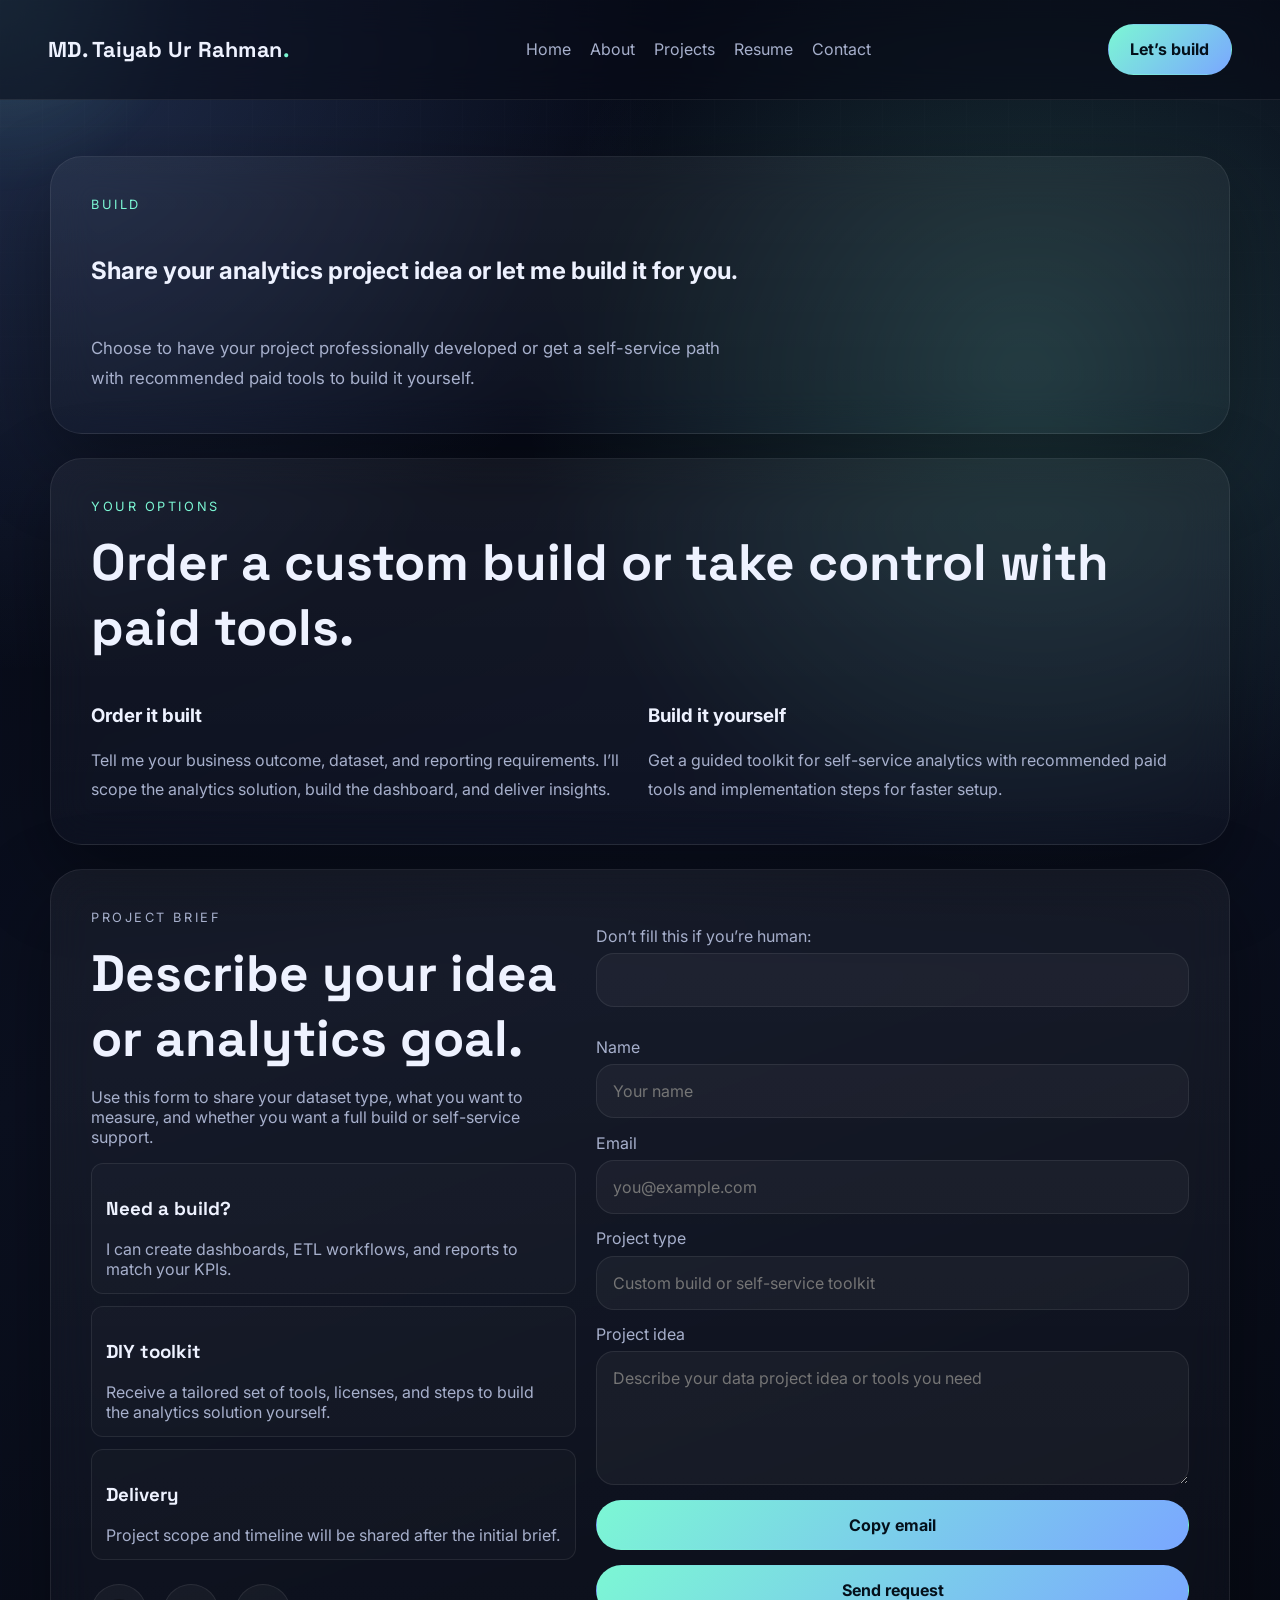
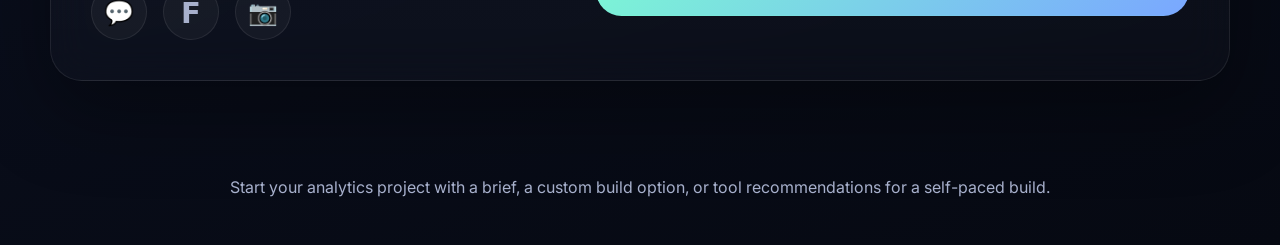
==== build.html @ 5b057505 "Initial commit: data analyst portfolio site" ====
<!DOCTYPE html>
<html lang="en">
<head>
    <meta charset="UTF-8">
    <meta name="viewport" content="width=device-width, initial-scale=1.0">
    <meta name="theme-color" content="#0b1020">
    <title>Build | MD. Taiyab Ur Rahman — Junior Data Analyst</title>
    <link rel="stylesheet" href="style.css">
</head>
<body>
    <div class="cursor-glow" aria-hidden="true"></div>

    <header class="site-header">
        <a class="brand" href="index.html">MD. Taiyab Ur Rahman<span>.</span></a>
        <nav class="site-nav" aria-label="Primary">
            <a href="index.html">Home</a>
            <a href="about.html">About</a>
            <a href="projects.html">Projects</a>
            <a href="resume.html">Resume</a>
            <a href="contact.html">Contact</a>
        </nav>
        <a class="header-cta" href="build.html">Let’s build</a>
    </header>

    <main>
        <section class="section page-hero reveal">
            <p class="eyebrow">Build</p>
            <h1>Share your analytics project idea or let me build it for you.</h1>
            <p class="lead">Choose to have your project professionally developed or get a self-service path with recommended paid tools to build it yourself.</p>
        </section>

        <section class="section reveal">
            <div class="section-heading section-heading-row">
                <div>
                    <p class="eyebrow">Your options</p>
                    <h2>Order a custom build or take control with paid tools.</h2>
                </div>
            </div>
            <div class="about-grid">
                <div>
                    <h3>Order it built</h3>
                    <p>Tell me your business outcome, dataset, and reporting requirements. I’ll scope the analytics solution, build the dashboard, and deliver insights.</p>
                </div>
                <div>
                    <h3>Build it yourself</h3>
                    <p>Get a guided toolkit for self-service analytics with recommended paid tools and implementation steps for faster setup.</p>
                </div>
            </div>
        </section>

        <section class="section reveal contact-section">
            <div>
                <p class="eyebrow">Project brief</p>
                <h2>Describe your idea or analytics goal.</h2>
                <p>Use this form to share your dataset type, what you want to measure, and whether you want a full build or self-service support.</p>
                <div class="service-list contact-links">
                    <article>
                        <h3>Need a build?</h3>
                        <p>I can create dashboards, ETL workflows, and reports to match your KPIs.</p>
                    </article>
                    <article>
                        <h3>DIY toolkit</h3>
                        <p>Receive a tailored set of tools, licenses, and steps to build the analytics solution yourself.</p>
                    </article>
                    <article>
                        <h3>Delivery</h3>
                        <p>Project scope and timeline will be shared after the initial brief.</p>
                    </article>
                </div>
                <div class="social-links">
                    <a href="https://wa.me/8801619130503" target="_blank" rel="noopener noreferrer" title="WhatsApp" class="social-icon whatsapp">
                        <span>WhatsApp</span>
                    </a>
                    <a href="https://www.facebook.com/taiyab2026" target="_blank" rel="noopener noreferrer" title="Facebook" class="social-icon facebook">
                        <span>Facebook</span>
                    </a>
                    <a href="https://www.instagram.com/taiyab_2026/" target="_blank" rel="noopener noreferrer" title="Instagram" class="social-icon instagram">
                        <span>Instagram</span>
                    </a>
                </div>
            </div>
            <form class="contact-form" name="build-form" method="POST" data-netlify="true" data-netlify-honeypot="bot-field">
                <input type="hidden" name="form-name" value="build-form">
                <p class="hidden"><label>Don’t fill this if you’re human: <input name="bot-field"></label></p>
                <label>
                    <span>Name</span>
                    <input type="text" name="name" placeholder="Your name" required>
                </label>
                <label>
                    <span>Email</span>
                    <input type="email" name="email" placeholder="you@example.com" required>
                </label>
                <label>
                    <span>Project type</span>
                    <input type="text" name="projectType" placeholder="Custom build or self-service toolkit" required>
                </label>
                <label>
                    <span>Project idea</span>
                    <textarea name="message" rows="5" placeholder="Describe your data project idea or tools you need" required></textarea>
                </label>
                <button class="button button-primary" type="button" id="copyEmail">Copy email</button>
                <button class="button button-primary" type="submit">Send request</button>
            </form>
        </section>
    </main>

    <footer class="site-footer">
        <p>Start your analytics project with a brief, a custom build option, or tool recommendations for a self-paced build.</p>
    </footer>

    <script src="script.js"></script>
</body>
</html>
---- style.css ----
@import url('https://fonts.googleapis.com/css2?family=Inter:wght@400;500;600;700;800&family=Space+Grotesk:wght@400;500;700&display=swap');

:root {
    --bg: #070b17;
    --bg-soft: rgba(14, 21, 40, 0.72);
    --surface: rgba(18, 26, 48, 0.78);
    --surface-strong: rgba(24, 34, 60, 0.92);
    --text: #eef2ff;
    --muted: #a7b0cc;
    --line: rgba(255, 255, 255, 0.08);
    --accent: #7cf7d4;
    --accent-strong: #7aa7ff;
    --accent-warm: #ffb36b;
    --shadow: 0 30px 80px rgba(0, 0, 0, 0.35);
    --radius-xl: 32px;
    --radius-lg: 24px;
    --radius-md: 18px;
}

* {
    box-sizing: border-box;
}

html {
    scroll-behavior: smooth;
}

body {
    margin: 0;
    font-family: 'Inter', sans-serif;
    color: var(--text);
    background:
        radial-gradient(circle at top left, rgba(122, 167, 255, 0.25), transparent 30%),
        radial-gradient(circle at 80% 20%, rgba(124, 247, 212, 0.18), transparent 28%),
        linear-gradient(160deg, #050814 0%, #0b1020 48%, #060912 100%);
    min-height: 100vh;
    overflow-x: hidden;
}

body::before {
    content: '';
    position: fixed;
    inset: 0;
    pointer-events: none;
    background-image: linear-gradient(rgba(255, 255, 255, 0.02) 1px, transparent 1px), linear-gradient(90deg, rgba(255, 255, 255, 0.02) 1px, transparent 1px);
    background-size: 42px 42px;
    mask-image: linear-gradient(to bottom, rgba(0, 0, 0, 0.6), transparent 85%);
}

a {
    color: inherit;
    text-decoration: none;
}

button,
input,
textarea {
    font: inherit;
}

.cursor-glow {
    position: fixed;
    top: 0;
    left: 0;
    width: 420px;
    height: 420px;
    background: radial-gradient(circle, rgba(124, 247, 212, 0.16), transparent 65%);
    transform: translate(-50%, -50%);
    pointer-events: none;
    filter: blur(16px);
    opacity: 0.9;
    transition: transform 0.15s ease;
    z-index: 0;
}

.site-header,
main,
.site-footer {
    position: relative;
    z-index: 1;
}

.site-header {
    display: flex;
    align-items: center;
    justify-content: space-between;
    gap: 1rem;
    padding: 1.5rem clamp(1.25rem, 4vw, 3rem);
    position: sticky;
    top: 0;
    backdrop-filter: blur(18px);
    background: rgba(7, 11, 23, 0.58);
    border-bottom: 1px solid var(--line);
}

.brand,
.section h2,
.hero h1,
.profile-card h2,
.project-card h3,
.service-list h3,
.contact-section h2 {
    font-family: 'Space Grotesk', sans-serif;
}

.brand {
    font-size: 1.35rem;
    font-weight: 700;
    letter-spacing: 0.02em;
}

.brand span {
    color: var(--accent);
}

.site-nav {
    display: flex;
    gap: 1.2rem;
    color: var(--muted);
}

.site-nav a:hover,
.site-nav a:focus-visible {
    color: var(--text);
}

.site-nav a[aria-current='page'] {
    color: var(--text);
    font-weight: 600;
}

.header-cta,
.button {
    border-radius: 999px;
    padding: 0.9rem 1.35rem;
    border: 1px solid transparent;
    transition: transform 0.2s ease, border-color 0.2s ease, background 0.2s ease;
}

.header-cta,
.button-primary {
    background: linear-gradient(135deg, var(--accent), var(--accent-strong));
    color: #04101b;
    font-weight: 700;
}

.button-secondary {
    border-color: var(--line);
    background: rgba(255, 255, 255, 0.03);
}

.header-cta:hover,
.button:hover,
.filter:hover,
.filter.active {
    transform: translateY(-2px);
}

main {
    width: min(1180px, calc(100% - 2rem));
    margin: 0 auto;
    padding: 2rem 0 5rem;
}

.hero {
    display: grid;
    grid-template-columns: 1.15fr 0.85fr;
    gap: 1.5rem;
    align-items: stretch;
    min-height: calc(100vh - 140px);
    padding: 2rem 0 1rem;
}

.hero-copy,
.hero-panel,
.section,
.contact-section {
    background: linear-gradient(180deg, rgba(255, 255, 255, 0.05), rgba(255, 255, 255, 0.02));
    border: 1px solid var(--line);
    border-radius: var(--radius-xl);
    box-shadow: var(--shadow);
    backdrop-filter: blur(20px);
}

.hero-copy {
    padding: clamp(1.5rem, 4vw, 3rem);
    display: flex;
    flex-direction: column;
    justify-content: center;
}

.eyebrow {
    text-transform: uppercase;
    letter-spacing: 0.2em;
    font-size: 0.8rem;
    color: var(--accent);
    margin: 0 0 1rem;
}

.hero h1 {
    margin: 0;
    font-size: clamp(3rem, 5vw, 4.5rem);
    line-height: 1.05;
    max-width: 34ch;
    text-align: left;
    hyphens: none;
}

.hero-copy {
    text-align: left;
}

.lead,
.about-grid p,
.project-card p,
.service-list p,
.contact-section p,
.site-footer p,
.profile-note,
.profile-role {
    color: var(--muted);
}

.lead {
    max-width: 60ch;
    font-size: 1.05rem;
    line-height: 1.8;
    margin: 1.25rem 0 0;
}

.hero-actions {
    display: flex;
    flex-wrap: wrap;
    gap: 0.85rem;
    margin: 2rem 0 0;
}

.quick-stats {
    display: grid;
    grid-template-columns: repeat(3, minmax(0, 1fr));
    gap: 0.85rem;
    list-style: none;
    padding: 0;
    margin: 2rem 0 0;
}

.quick-stats li,
.mini-grid article,
.service-list article,
.project-card {
    background: rgba(255, 255, 255, 0.03);
    border: 1px solid var(--line);
    border-radius: var(--radius-md);
}

.quick-stats li {
    padding: 1rem;
}

.quick-stats strong,
.mini-grid strong {
    display: block;
    font-size: 1.35rem;
    margin-bottom: 0.3rem;
}

.hero-panel {
    padding: 1.5rem;
    display: flex;
    flex-direction: column;
    gap: 1rem;
}

.panel-top {
    display: flex;
    align-items: center;
    gap: 0.65rem;
    color: var(--muted);
}

.status-dot {
    width: 0.8rem;
    height: 0.8rem;
    border-radius: 50%;
    background: var(--accent);
    box-shadow: 0 0 0 0.35rem rgba(124, 247, 212, 0.14);
}

.profile-card {
    display: flex;
    gap: 1rem;
    align-items: center;
    padding: 1.1rem;
    border-radius: var(--radius-lg);
    background: linear-gradient(135deg, rgba(122, 167, 255, 0.14), rgba(124, 247, 212, 0.08));
    border: 1px solid rgba(255, 255, 255, 0.1);
}

.profile-avatar {
    width: 4.25rem;
    aspect-ratio: 1;
    border-radius: 24px;
    display: grid;
    place-items: center;
    font-family: 'Space Grotesk', sans-serif;
    font-size: 1.9rem;
    font-weight: 700;
    background: linear-gradient(135deg, var(--accent-warm), var(--accent-strong));
    color: #09111f;
}

.profile-card h2,
.section h2,
.contact-section h2 {
    margin: 0.1rem 0;
    font-size: clamp(2rem, 4vw, 3.25rem);
}

.profile-card h2 {
    white-space: nowrap;
    overflow-wrap: normal;
}

.profile-role {
    margin: 0;
}

.mini-grid {
    display: grid;
    grid-template-columns: repeat(2, minmax(0, 1fr));
    gap: 0.85rem;
}

.mini-grid article,
.service-list article,
.project-card {
    padding: 1rem;
}

.section {
    margin-top: 1.5rem;
    padding: clamp(1.5rem, 4vw, 2.5rem);
}

.section-heading {
    margin-bottom: 1.5rem;
}

.page-hero {
    display: grid;
    gap: 0.5rem;
}

.section-heading-row {
    display: flex;
    align-items: end;
    justify-content: space-between;
    gap: 1rem;
}

.about-grid,
.service-list,
.project-grid,
.contact-section {
    display: grid;
    gap: 1rem;
}

.about-grid {
    grid-template-columns: repeat(2, minmax(0, 1fr));
}

.page-about-grid {
    grid-template-columns: repeat(2, minmax(0, 1fr));
}

.about-grid p {
    line-height: 1.8;
    margin: 0;
}

.filter-group {
    display: flex;
    flex-wrap: wrap;
    gap: 0.6rem;
}

.filter {
    border: 1px solid var(--line);
    background: rgba(255, 255, 255, 0.03);
    color: var(--text);
    padding: 0.7rem 1rem;
    border-radius: 999px;
    cursor: pointer;
}

.project-grid,
.service-list {
    grid-template-columns: repeat(3, minmax(0, 1fr));
}

.project-card {
    min-height: 220px;
    display: flex;
    flex-direction: column;
    justify-content: end;
    position: relative;
    overflow: hidden;
}

.project-card::before {
    content: '';
    position: absolute;
    inset: auto -20% -35% auto;
    width: 12rem;
    height: 12rem;
    border-radius: 50%;
    background: radial-gradient(circle, rgba(124, 247, 212, 0.2), transparent 70%);
}

.project-tag {
    color: var(--accent);
    text-transform: uppercase;
    letter-spacing: 0.15em;
    font-size: 0.75rem;
}

.contact-section {
    grid-template-columns: 0.9fr 1.1fr;
    align-items: start;
}

/* Prevent overlap between contact info cards and form controls */
.contact-section {
    gap: 1.25rem;
}

.contact-links article {
    position: relative;
    z-index: 1;
}

.contact-form {
    position: relative;
    z-index: 1;
}

/* Improve stacking and spacing for contact area to avoid overlap */
.contact-links {
    display: flex;
    flex-direction: column;
    gap: 0.75rem;
}

.contact-links article {
    padding: 0.9rem;
    background: rgba(255,255,255,0.02);
    border-radius: 12px;
}

.contact-links p {
    margin: 0;
    color: var(--muted);
    word-break: break-word;
}

.contact-form {
    gap: 0.9rem;
}

/* Make action buttons stack on small screens to avoid overlap */
@media (max-width: 640px) {
    .contact-form .button {
        display: block;
        width: 100%;
    }

    .contact-links article,
    .contact-form {
        z-index: 2;
    }
}

.resume-grid {
    grid-template-columns: repeat(3, minmax(0, 1fr));
}

.timeline {
    display: grid;
    gap: 1rem;
}

.timeline-item {
    padding: 1.15rem;
    border-radius: var(--radius-md);
    border: 1px solid var(--line);
    background: rgba(255, 255, 255, 0.03);
}

.timeline-item span {
    color: var(--accent);
    text-transform: uppercase;
    letter-spacing: 0.15em;
    font-size: 0.75rem;
}

.timeline-item strong {
    display: block;
    margin: 0.5rem 0;
    font-size: 1.15rem;
}

.contact-links {
    margin-top: 1rem;
}

.contact-form {
    display: grid;
    gap: 0.9rem;
}

.contact-form label {
    display: grid;
    gap: 0.45rem;
    color: var(--muted);
}

.contact-form input,
.contact-form textarea {
    width: 100%;
    border-radius: 18px;
    border: 1px solid var(--line);
    background: rgba(255, 255, 255, 0.04);
    color: var(--text);
    padding: 1rem;
    outline: none;
}

.contact-form input:focus,
.contact-form textarea:focus {
    border-color: rgba(124, 247, 212, 0.45);
    box-shadow: 0 0 0 4px rgba(124, 247, 212, 0.08);
}

.social-links {
    display: flex;
    gap: 1rem;
    margin-top: 1.5rem;
    flex-wrap: wrap;
}

.social-icon {
    display: inline-flex;
    align-items: center;
    justify-content: center;
    width: 3.5rem;
    height: 3.5rem;
    border-radius: 50%;
    border: 1.5px solid var(--line);
    background: rgba(255, 255, 255, 0.04);
    color: var(--muted);
    transition: all 0.3s ease;
    font-size: 0.9rem;
    font-weight: 600;
}

.social-icon span {
    display: none;
}

.social-icon:hover {
    transform: translateY(-3px);
    border-color: var(--accent);
    background: rgba(124, 247, 212, 0.12);
    color: var(--accent);
}

.social-icon.whatsapp::before {
    content: '💬';
    font-size: 1.5rem;
}

.social-icon.facebook::before {
    content: '𝗙';
    font-size: 1.8rem;
}

.social-icon.instagram::before {
    content: '📷';
    font-size: 1.5rem;
}

.site-footer {
    width: min(1180px, calc(100% - 2rem));
    margin: 0 auto;
    padding: 0 0 2rem;
    text-align: center;
}

.reveal {
    opacity: 0;
    transform: translateY(24px);
    transition: opacity 0.8s ease, transform 0.8s ease;
}

.reveal.visible {
    opacity: 1;
    transform: translateY(0);
}

@media (max-width: 980px) {
    .hero,
    .contact-section,
    .about-grid,
    .project-grid,
    .service-list,
    .resume-grid,
    .page-about-grid {
        grid-template-columns: 1fr;
    }

    .site-nav {
        display: none;
    }

    .section-heading-row {
        align-items: start;
        flex-direction: column;
    }
}

@media (max-width: 640px) {
    .site-header {
        padding-inline: 1rem;
    }

    main,
    .site-footer {
        width: min(100% - 1rem, 1180px);
    }

    .hero-copy,
    .hero-panel,
    .section,
    .contact-section {
        border-radius: 24px;
    }

    .quick-stats,
    .mini-grid {
        grid-template-columns: 1fr 1fr;
    }

    .hero h1 {
        max-width: 100%;
    }
}

/* Mobile menu toggle */
.menu-toggle {
    display: none;
    background: transparent;
    border: 1px solid var(--line);
    color: var(--text);
    padding: 0.5rem 0.75rem;
    border-radius: 10px;
    cursor: pointer;
}

@media (max-width: 980px) {
    .menu-toggle {
        display: inline-flex;
        align-items: center;
        justify-content: center;
        gap: 0.5rem;
    }

    .site-header {
        align-items: center;
    }

    .site-nav {
        display: none;
        position: absolute;
        right: clamp(1rem, 4vw, 3rem);
        top: calc(100% + 0.5rem);
        background: var(--surface);
        padding: 0.75rem;
        border-radius: 12px;
        border: 1px solid var(--line);
        flex-direction: column;
        gap: 0.5rem;
        width: min(220px, 60vw);
    }

    .site-nav.open {
        display: flex;
    }

    .site-nav a {
        display: block;
        padding: 0.45rem 0.6rem;
        border-radius: 8px;
    }
}

/* Active nav link style added by JS */
.site-nav a.active-link {
    background: rgba(124, 247, 212, 0.08);
    color: var(--text);
    font-weight: 600;
}

/* Modal styles */
.modal-overlay {
    position: fixed;
    inset: 0;
    background: rgba(4, 8, 15, 0.75);
    display: flex;
    align-items: center;
    justify-content: center;
    z-index: 2000;
    opacity: 0;
    transition: opacity 0.3s ease;
}

.modal-overlay.visible {
    opacity: 1;
}

.modal {
    background: var(--surface-strong);
    border-radius: 16px;
    padding: 1.25rem;
    max-width: 520px;
    width: 92%;
    box-shadow: var(--shadow);
    color: var(--text);
    transform: translateY(24px) scale(0.98);
    opacity: 0;
    transition: transform 0.3s ease, opacity 0.3s ease;
}

.modal-overlay.visible .modal {
    transform: translateY(0) scale(1);
    opacity: 1;
}

.modal .close {
    background: transparent;
    border: 0;
    color: var(--muted);
    font-size: 1.3rem;
    cursor: pointer;
}

.modal-image {
    width: 100%;
    border-radius: 14px;
    object-fit: cover;
    margin-bottom: 1rem;
}

.modal .project-tag {
    color: var(--accent);
    text-transform: uppercase;
    letter-spacing: 0.12em;
    font-size: 0.75rem;
    margin-bottom: 0.6rem;
}

.modal h3 {
    margin-top: 0;
}

.modal-link-note {
    color: var(--muted);
    font-size: 0.9rem;
    margin: 0.4rem 0 0.8rem;
}

.modal a.button {
    display: inline-flex;
    margin-top: 1rem;
}
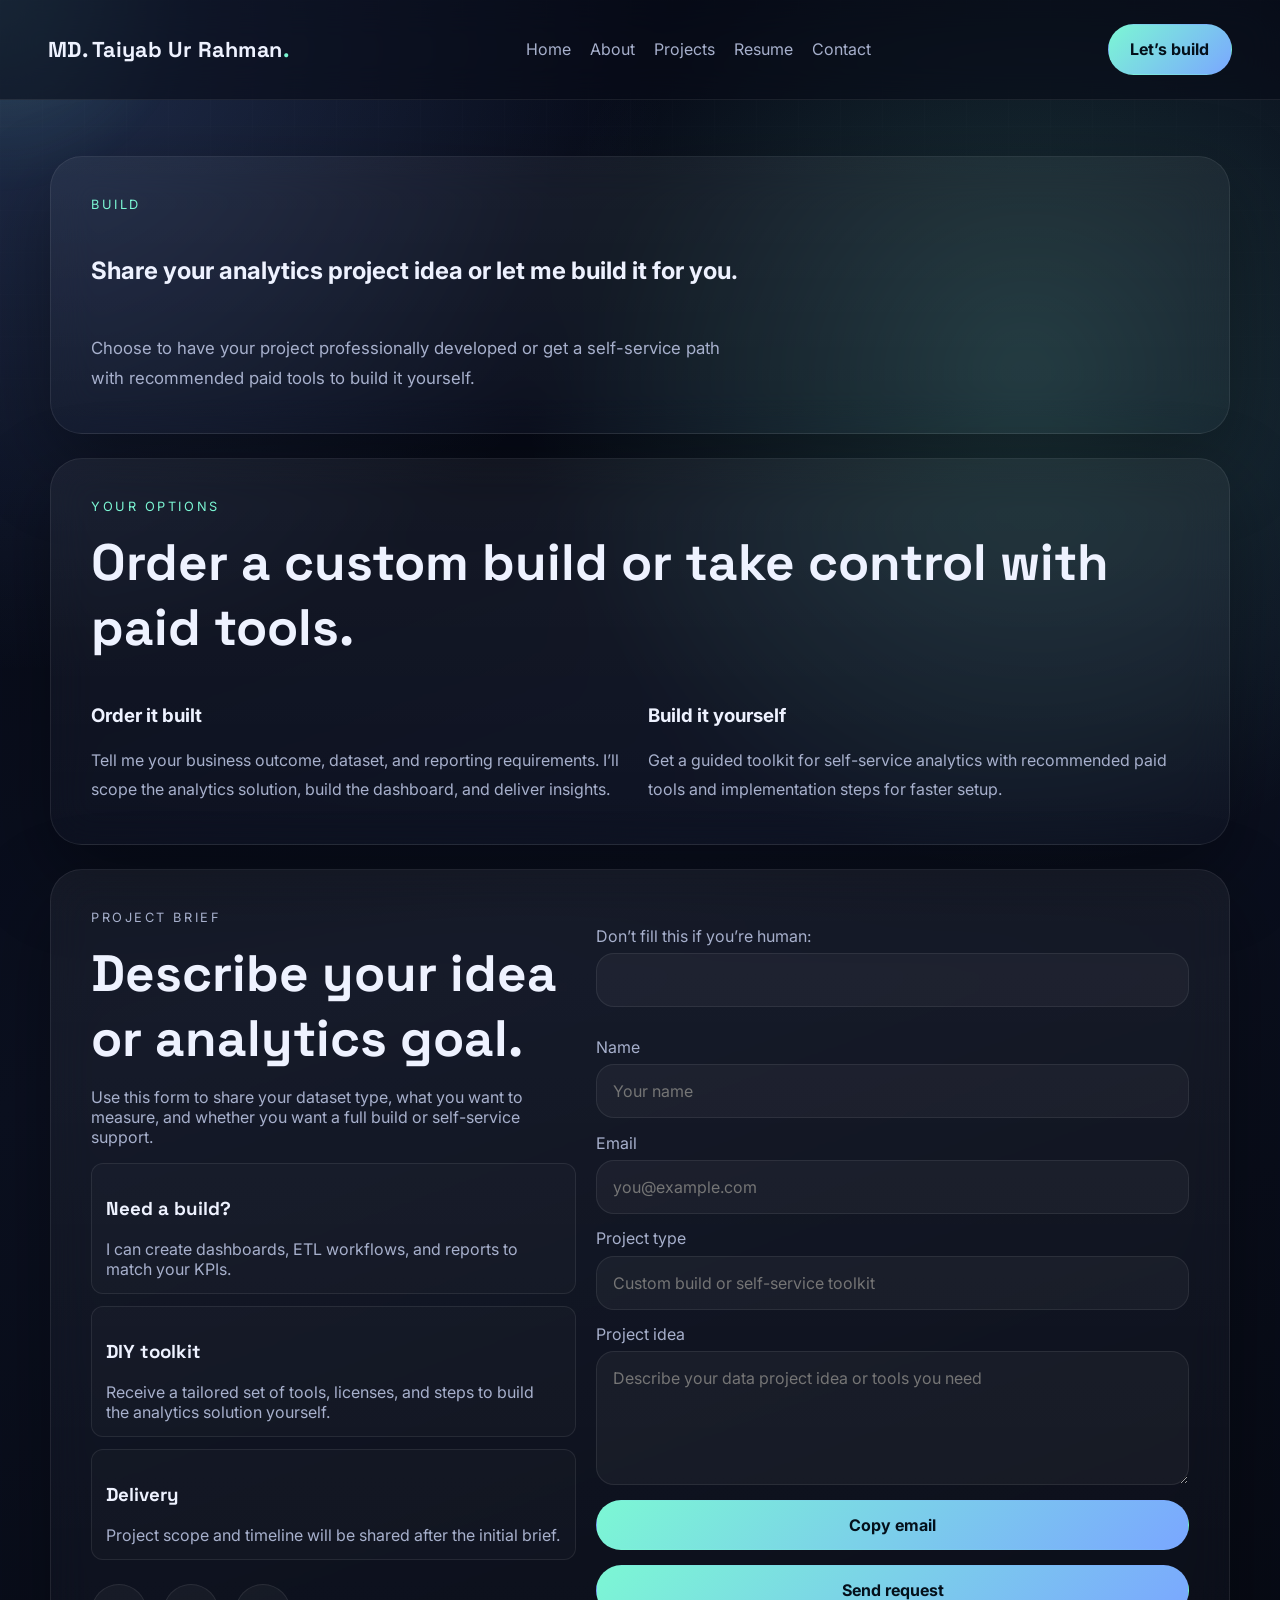
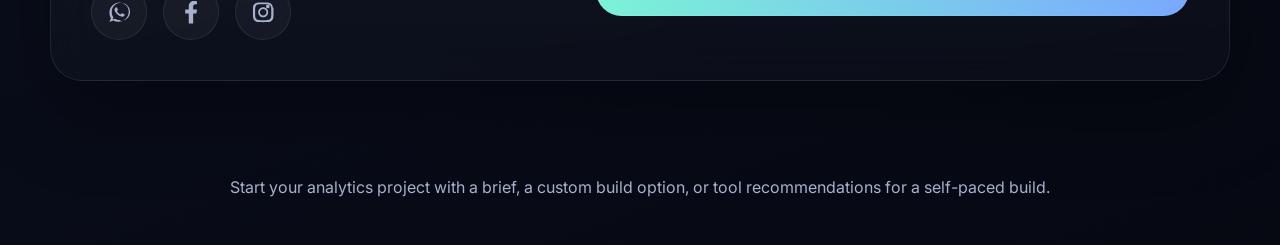
==== commit b0a26138: "Update social media icons to SVG brand icons" ====
--- a/build.html
+++ b/build.html
@@ -69,12 +69,15 @@
                 </div>
                 <div class="social-links">
                     <a href="https://wa.me/8801619130503" target="_blank" rel="noopener noreferrer" title="WhatsApp" class="social-icon whatsapp">
+                        <svg aria-hidden="true" viewBox="0 0 448 512"><path d="M380.9 97.1C339 55.2 286.2 32 232.3 32 105.6 32 0 137.5 0 264.2c0 46.5 12.2 92.1 35.3 132L0 480l88.1-34.7c37.1 20.3 78.8 31.1 121.6 31.1h.1c126.6 0 232-105.5 232-235.2 0-54.5-21.4-105.7-60.8-144.6zm-148 338.8c-35.3 0-69-9.3-98.9-26.8l-7.1-4.2-52.4 20.6 17.6-51.2-4.6-7.4c-21.8-34.8-33.2-75-33.2-117.1 0-114.6 93.3-207.9 208.3-207.9 55.7 0 108.1 21.7 147.8 61.3 39.7 39.7 61.6 92.2 61.6 148.2 0 114.5-93.3 207.9-208.2 207.9zm101.5-138.7c-5.6-2.8-33.1-16.3-38.2-18.1-5.1-1.8-8.8-2.8-12.5 2.8s-14.4 18.1-17.7 21.9c-3.3 3.8-6.7 4.3-12.3 1.4-33.1-16.5-54.8-29.6-76.8-67.3-5.8-10.1 5.8-9.4 16.7-31.2 1.9-3.8.9-7-.5-9.8-1.4-2.8-12.5-30.2-17.1-41.4-4.5-10.9-9.1-9.4-12.5-9.6-3.3-.2-7.1-.2-10.8-.2s-9.8 1.4-14.9 7c-5.1 5.6-19.8 19.3-19.8 47 0 27.7 20.3 54.5 23.1 58.3 2.8 3.8 39.9 61 96.7 85.4 13.5 5.8 24 9.2 32.2 11.8 13.5 4.3 25.8 3.7 35.6 2.3 10.9-1.5 33.1-13.5 37.8-26.5 4.7-13 4.7-24.1 3.3-26.5-1.4-2.3-5-3.7-10.6-6.5z"/></svg>
                         <span>WhatsApp</span>
                     </a>
                     <a href="https://www.facebook.com/taiyab2026" target="_blank" rel="noopener noreferrer" title="Facebook" class="social-icon facebook">
+                        <svg aria-hidden="true" viewBox="0 0 320 512"><path d="M279.14 288l14.22-92.66h-88.91V127.17c0-25.35 12.42-50.06 52.24-50.06H293V6.26S259.6 0 225.36 0c-73.22 0-121 44.38-121 124.72v70.62H22.89V288h81.47v224h100.17V288z"/></svg>
                         <span>Facebook</span>
                     </a>
                     <a href="https://www.instagram.com/taiyab_2026/" target="_blank" rel="noopener noreferrer" title="Instagram" class="social-icon instagram">
+                        <svg aria-hidden="true" viewBox="0 0 448 512"><path d="M224.1 141c-63.6 0-115 51.4-115 115s51.4 115 115 115 115-51.4 115-115-51.4-115-115-115zm0 190c-41.4 0-75-33.6-75-75s33.6-75 75-75 75 33.6 75 75-33.6 75-75 75zm146.4-194.1c0 14.9-12.1 27-27 27h-27c-14.9 0-27-12.1-27-27v-27c0-14.9 12.1-27 27-27h27c14.9 0 27 12.1 27 27v27zm76.1 27.2c-1.7-35.7-9.9-67.3-36.1-93.5s-57.8-34.4-93.5-36.1C302.9 32 287.3 32 224 32s-78.9 0-103.9 1.7c-35.7 1.7-67.3 9.9-93.5 36.1S-6.8 109.8-8.5 145.5C-10.2 170.5-10.2 186.1-10.2 249.4s0 78.9 1.7 103.9c1.7 35.7 9.9 67.3 36.1 93.5s57.8 34.4 93.5 36.1c25 1.7 40.6 1.7 103.9 1.7s78.9 0 103.9-1.7c35.7-1.7 67.3-9.9 93.5-36.1s34.4-57.8 36.1-93.5c1.7-25 1.7-40.6 1.7-103.9s0-78.9-1.7-103.9zM398.8 388c-7.8 19.6-22.9 34.7-42.5 42.5-29.4 11.7-99.3 9-132.3 9s-102.9 2.6-132.3-9c-19.6-7.8-34.7-22.9-42.5-42.5-11.7-29.4-9-99.3-9-132.3s-2.6-102.9 9-132.3c7.8-19.6 22.9-34.7 42.5-42.5 29.4-11.7 99.3-9 132.3-9s102.9-2.6 132.3 9c19.6 7.8 34.7 22.9 42.5 42.5 11.7 29.4 9 99.3 9 132.3s2.7 102.9-9 132.3z"/></svg>
                         <span>Instagram</span>
                     </a>
                 </div>
--- a/style.css
+++ b/style.css
@@ -560,12 +560,25 @@
     background: rgba(255, 255, 255, 0.04);
     color: var(--muted);
     transition: all 0.3s ease;
-    font-size: 0.9rem;
-    font-weight: 600;
+    position: relative;
+}
+
+.social-icon svg {
+    width: 1.4rem;
+    height: 1.4rem;
+    fill: currentColor;
 }
 
 .social-icon span {
-    display: none;
+    position: absolute;
+    width: 1px;
+    height: 1px;
+    padding: 0;
+    margin: -1px;
+    overflow: hidden;
+    clip: rect(0, 0, 0, 0);
+    white-space: nowrap;
+    border: 0;
 }
 
 .social-icon:hover {
@@ -573,21 +586,6 @@
     border-color: var(--accent);
     background: rgba(124, 247, 212, 0.12);
     color: var(--accent);
-}
-
-.social-icon.whatsapp::before {
-    content: '💬';
-    font-size: 1.5rem;
-}
-
-.social-icon.facebook::before {
-    content: '𝗙';
-    font-size: 1.8rem;
-}
-
-.social-icon.instagram::before {
-    content: '📷';
-    font-size: 1.5rem;
 }
 
 .site-footer {
